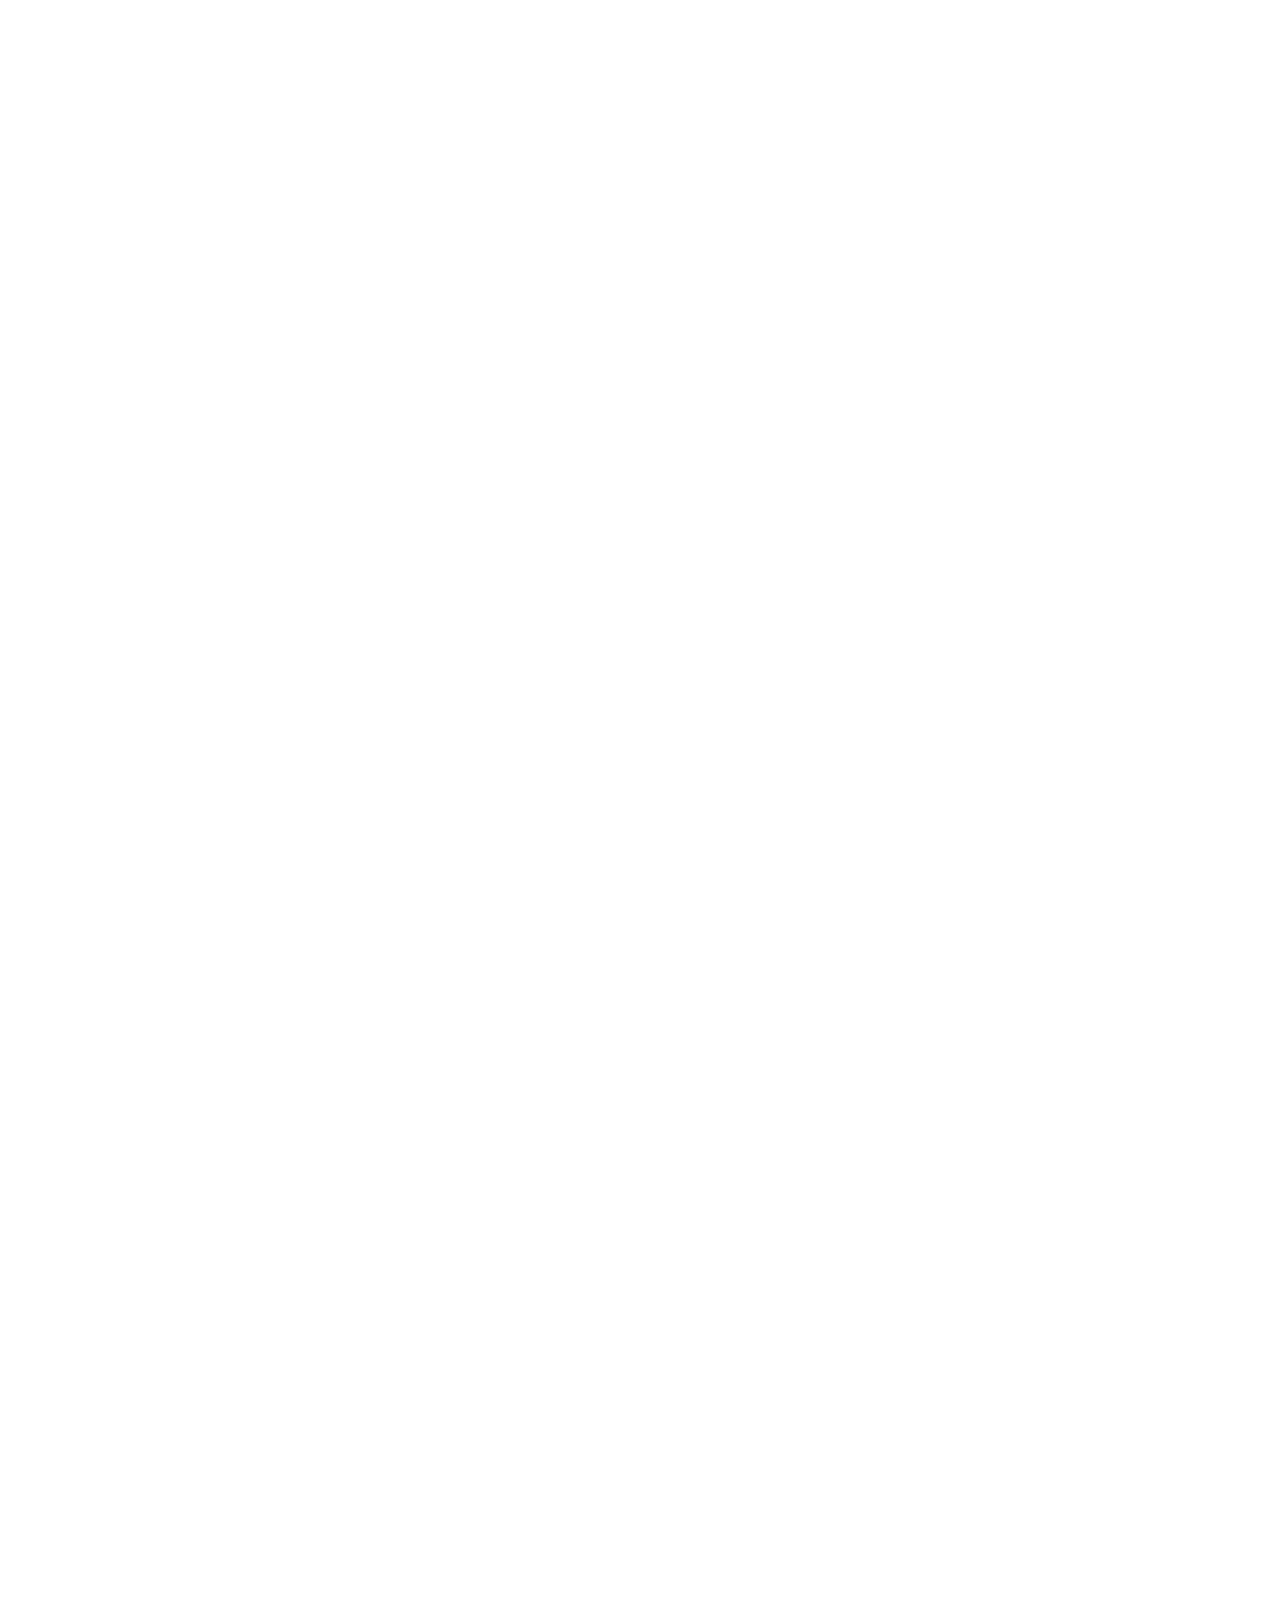
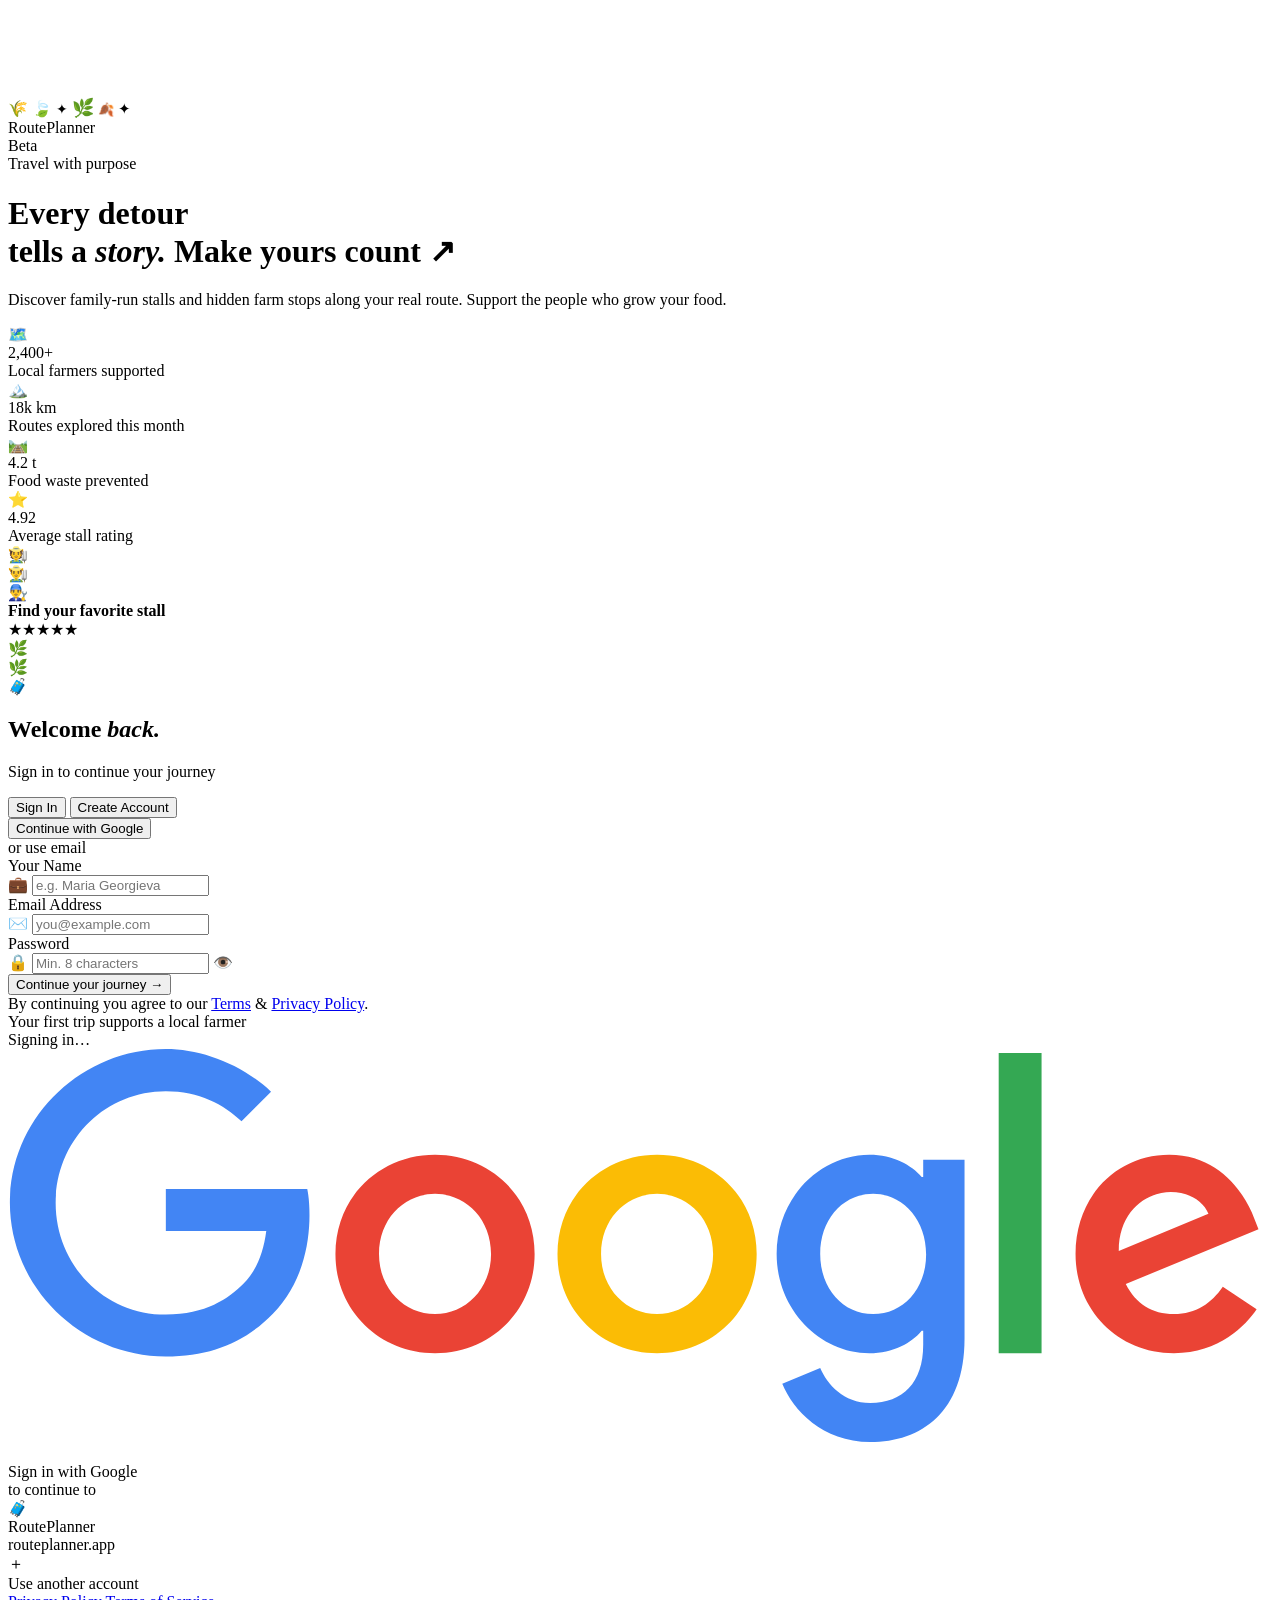
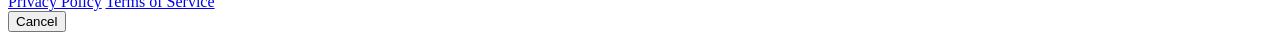
==== public_html/login_page.html @ 4767e31b "Moved login page files to the public_html folder." ====
<!DOCTYPE html>
<html lang="en">
<head>
<meta charset="UTF-8">
<meta name="viewport" content="width=device-width, initial-scale=1.0">
<title>RoutePlanner — Travel Local, Feel the Roots</title>
<link rel="preconnect" href="https://fonts.googleapis.com">
<link href="https://fonts.googleapis.com/css2?family=Fraunces:ital,opsz,wght@0,9..144,300;0,9..144,500;0,9..144,700;1,9..144,300;1,9..144,500;1,9..144,700&family=DM+Sans:ital,wght@0,300;0,400;0,500;1,300&family=Caveat:wght@500;600&display=swap" rel="stylesheet">
<link rel="stylesheet" href="styles.css">
</head>
<body>

<div class="page">

  <!-- LEFT -->
  <div class="story-panel">
    <div class="story-bg">
      <svg viewBox="0 0 600 800" fill="none" xmlns="http://www.w3.org/2000/svg" preserveAspectRatio="xMidYMid slice">
        <ellipse cx="300" cy="400" rx="280" ry="340" stroke="white" stroke-width="1"/>
        <ellipse cx="300" cy="400" rx="220" ry="270" stroke="white" stroke-width="1"/>
        <ellipse cx="300" cy="400" rx="160" ry="200" stroke="white" stroke-width="1"/>
        <ellipse cx="300" cy="400" rx="100" ry="130" stroke="white" stroke-width="1"/>
        <ellipse cx="300" cy="400" rx="50"  ry="65"  stroke="white" stroke-width="1"/>
        <ellipse cx="80"  cy="160" rx="120" ry="90"  stroke="white" stroke-width="1" transform="rotate(-20 80 160)"/>
        <ellipse cx="80"  cy="160" rx="75"  ry="55"  stroke="white" stroke-width="1" transform="rotate(-20 80 160)"/>
        <ellipse cx="80"  cy="160" rx="38"  ry="27"  stroke="white" stroke-width="1" transform="rotate(-20 80 160)"/>
        <ellipse cx="520" cy="650" rx="130" ry="100" stroke="white" stroke-width="1" transform="rotate(15 520 650)"/>
        <ellipse cx="520" cy="650" rx="80"  ry="60"  stroke="white" stroke-width="1" transform="rotate(15 520 650)"/>
      </svg>
      <div class="story-grain"></div>
    </div>
    <div class="blob blob-1"></div>
    <div class="blob blob-2"></div>
    <div class="blob blob-3"></div>
    <span class="seed" style="left:7%;animation-duration:24s;animation-delay:0s;">🌾</span>
    <span class="seed" style="left:22%;animation-duration:19s;animation-delay:-6s;font-size:16px;">🍃</span>
    <span class="seed" style="left:48%;animation-duration:28s;animation-delay:-11s;font-size:14px;">✦</span>
    <span class="seed" style="left:68%;animation-duration:21s;animation-delay:-4s;font-size:18px;">🌿</span>
    <span class="seed" style="left:85%;animation-duration:16s;animation-delay:-18s;font-size:13px;">🍂</span>
    <span class="seed" style="left:36%;animation-duration:23s;animation-delay:-8s;font-size:15px;">✦</span>
    <div class="brand">
      <div class="brand-mark"></div>
      <div>
        <div class="brand-name">RoutePlanner</div>
      </div>
      <div class="brand-beta">Beta</div>
    </div>
    <div class="story-content">
      <div class="tag-pill">
        <span class="tag-dot"></span>
        Travel with purpose
      </div>
      <h1 class="headline">
        Every detour<br>
        tells a <em>story.</em>
        <span class="handwritten-accent">Make yours count ↗</span>
      </h1>
      <p class="subline">Discover family-run stalls and hidden farm stops along your real route. Support the people who grow your food.</p>
      <div class="proof-grid">
        <div class="proof-card"><span class="proof-icon">🗺️</span><div class="proof-num">2,400+</div><div class="proof-label">Local farmers supported</div></div>
        <div class="proof-card"><span class="proof-icon">🏔️</span><div class="proof-num">18k km</div><div class="proof-label">Routes explored this month</div></div>
        <div class="proof-card"><span class="proof-icon">🛤️</span><div class="proof-num">4.2 t</div><div class="proof-label">Food waste prevented</div></div>
        <div class="proof-card"><span class="proof-icon">⭐</span><div class="proof-num">4.92</div><div class="proof-label">Average stall rating</div></div>
      </div>
    </div>
    <div class="testi-strip">
      <div class="testi-inner">
        <div class="testi-avatars">
          <div class="testi-av">🧑‍🌾</div>
          <div class="testi-av">👨‍🌾</div>
          <div class="testi-av">👨‍🔧</div>
        </div>
        <div class="testi-body">
          <div class="testi-count"><strong>Find your favorite stall</strong></div>
          <div class="testi-stars">★★★★★</div>
        </div>
      </div>
    </div>
  </div>

  <!-- RIGHT -->
  <div class="form-panel">
    <div class="deco-leaf deco-leaf-tr">🌿</div>
    <div class="deco-leaf deco-leaf-bl">🌿</div>
    <div class="form-wrap">
      <div class="form-header">
        <span class="form-logo-icon">🧳</span>
        <h2 class="form-title">Welcome <em>back.</em></h2>
        <p class="form-subtitle" id="form-subtitle">Sign in to continue your journey</p>
      </div>
      <div class="tabs-wrap">
        <button class="tab-btn active" id="tab-in"  onclick="switchTab('in')">Sign In</button>
        <button class="tab-btn"        id="tab-up"  onclick="switchTab('up')">Create Account</button>
      </div>
      <button class="btn-social" onclick="openGooglePopup()">
        <span class="g-icon"></span>
        Continue with Google
      </button>
      <div class="divider">
        <div class="divider-line"></div>
        <span>or use email</span>
        <div class="divider-line"></div>
      </div>
      <div class="fields">
        <div class="field-wrap hidden" id="wrap-name">
          <div class="field-label"><span>Your Name</span></div>
          <div class="field-inner">
            <span class="fi-icon">💼</span>
            <input type="text" id="inp-name" placeholder="e.g. Maria Georgieva" oninput="valName()" autocomplete="name">
          </div>
          <div class="field-hint" id="hint-name"></div>
        </div>
        <div class="field-wrap" id="wrap-email">
          <div class="field-label"><span>Email Address</span></div>
          <div class="field-inner">
            <span class="fi-icon">✉️</span>
            <input type="email" id="inp-email" placeholder="you@example.com" oninput="valEmail()" onblur="valEmail(true)" autocomplete="email">
            <span class="fi-right" id="email-ok"></span>
          </div>
          <div class="field-hint" id="hint-email"></div>
        </div>
        <div class="field-wrap" id="wrap-pw">
          <div class="field-label">
            <span>Password</span>
    
          </div>
          <div class="field-inner">
            <span class="fi-icon">🔒</span>
            <input type="password" id="inp-pw" placeholder="Min. 8 characters" oninput="valPw()" onblur="valPw(true)" autocomplete="current-password">
            <span class="fi-right" id="pw-eye" onclick="togglePw()">👁️</span>
          </div>
          <div class="pw-strength-row" id="pw-bars">
            <div class="pw-bar" id="pb1"></div>
            <div class="pw-bar" id="pb2"></div>
            <div class="pw-bar" id="pb3"></div>
            <div class="pw-bar" id="pb4"></div>
            <span class="pw-str-txt" id="pw-lbl"></span>
          </div>
          <div class="field-hint" id="hint-pw"></div>
        </div>
      </div>
      <button class="btn-cta" onclick="doAuth()">
        <span id="cta-label">Continue your journey</span>
        <span class="btn-cta-arrow">→</span>
      </button>
      <div class="form-footer">
        By continuing you agree to our <a href="#">Terms</a> &amp; <a href="#">Privacy Policy</a>.
        <br>
        <span class="impact-badge">Your first trip supports a local farmer</span>
      </div>
    </div>
  </div>

</div>

<!-- ══════════════════════════════════════════════
     GOOGLE OAUTH POPUP
══════════════════════════════════════════════ -->
<div class="oauth-backdrop" id="oauthBackdrop" onclick="handleBackdropClick(event)">
  <div class="oauth-popup" id="oauthPopup">

    <!-- "Signing in" overlay (shown after picking an account) -->
    <div class="oauth-signing-in" id="signingInOverlay">
      <div class="oauth-signing-spinner"></div>
      <div class="oauth-signing-text" id="signingInText">Signing in…</div>
    </div>

    <!-- Header -->
    <div class="oauth-header">
      <!-- Google SVG logo -->
      <svg class="google-logo" viewBox="0 0 74 24" xmlns="http://www.w3.org/2000/svg">
        <path d="M9.24 8.19v2.46h5.88c-.18 1.38-.64 2.39-1.34 3.1-.86.86-2.2 1.8-4.54 1.8-3.62 0-6.45-2.92-6.45-6.54s2.83-6.54 6.45-6.54c1.95 0 3.38.77 4.43 1.76L15.4 2.5C13.64.85 11.28 0 9.24 0 4.28 0 .11 4.04.11 9s4.17 9 9.13 9c2.68 0 4.7-.88 6.28-2.52 1.62-1.62 2.13-3.91 2.13-5.75 0-.57-.04-1.1-.13-1.54H9.24z" fill="#4285F4"/>
        <path d="M25 6.19c-3.21 0-5.83 2.44-5.83 5.81 0 3.34 2.62 5.81 5.83 5.81s5.83-2.46 5.83-5.81c0-3.37-2.62-5.81-5.83-5.81zm0 9.33c-1.76 0-3.28-1.45-3.28-3.52 0-2.09 1.52-3.52 3.28-3.52s3.28 1.43 3.28 3.52c0 2.07-1.52 3.52-3.28 3.52z" fill="#EA4335"/>
        <path d="M53.58 7.49h-.09c-.57-.68-1.67-1.3-3.06-1.3C47.53 6.19 45 8.72 45 12c0 3.26 2.53 5.81 5.43 5.81 1.39 0 2.49-.62 3.06-1.32h.09v.83c0 2.22-1.19 3.41-3.1 3.41-1.56 0-2.53-1.11-2.93-2.05l-2.22.92c.64 1.54 2.33 3.41 5.15 3.41 2.99 0 5.52-1.76 5.52-6.05V6.49h-2.42v1zm-2.93 8.03c-1.76 0-3.1-1.5-3.1-3.52 0-2.05 1.34-3.52 3.1-3.52 1.74 0 3.1 1.5 3.1 3.54.01 2.03-1.36 3.5-3.1 3.5z" fill="#4285F4"/>
        <path d="M38 6.19c-3.21 0-5.83 2.44-5.83 5.81 0 3.34 2.62 5.81 5.83 5.81s5.83-2.46 5.83-5.81c0-3.37-2.62-5.81-5.83-5.81zm0 9.33c-1.76 0-3.28-1.45-3.28-3.52 0-2.09 1.52-3.52 3.28-3.52s3.28 1.43 3.28 3.52c0 2.07-1.52 3.52-3.28 3.52z" fill="#FBBC05"/>
        <path d="M58 .24h2.51v17.57H58z" fill="#34A853"/>
        <path d="M68.26 15.52c-1.3 0-2.22-.59-2.82-1.76l7.77-3.21-.26-.66c-.48-1.3-1.96-3.7-4.97-3.7-2.99 0-5.48 2.35-5.48 5.81 0 3.26 2.46 5.81 5.76 5.81 2.66 0 4.2-1.63 4.84-2.57l-1.98-1.32c-.66.96-1.56 1.6-2.86 1.6zm-.18-7.15c1.03 0 1.91.53 2.2 1.28l-5.25 2.17c0-2.44 1.73-3.45 3.05-3.45z" fill="#EA4335"/>
      </svg>

      <div class="oauth-title">Sign in with Google</div>
      <div class="oauth-subtitle">to continue to</div>

      <div class="oauth-app-info">
        <div class="oauth-app-icon">🧳</div>
        <div>
          <div class="oauth-app-name">RoutePlanner</div>
          <div class="oauth-app-domain">routeplanner.app</div>
        </div>
      </div>

      <div class="oauth-divider"></div>
    </div>

    <!-- Account list -->
    <div class="oauth-accounts" id="oauthAccountList">
      <!-- injected by JS -->
    </div>

    <!-- Add account -->
    <div class="oauth-add-row" onclick="addAccount()">
      <div class="oauth-add-icon">＋</div>
      <div class="oauth-add-label">Use another account</div>
    </div>

    <!-- Footer -->
    <div class="oauth-footer">
      <div class="oauth-footer-links">
        <a href="#">Privacy Policy</a>
        <a href="#">Terms of Service</a>
      </div>
      <button class="oauth-close-btn" onclick="closeGooglePopup()">Cancel</button>
    </div>

  </div>
</div>

<div id="toast"></div>

<script src="script.js"></script>
</body>
</html>
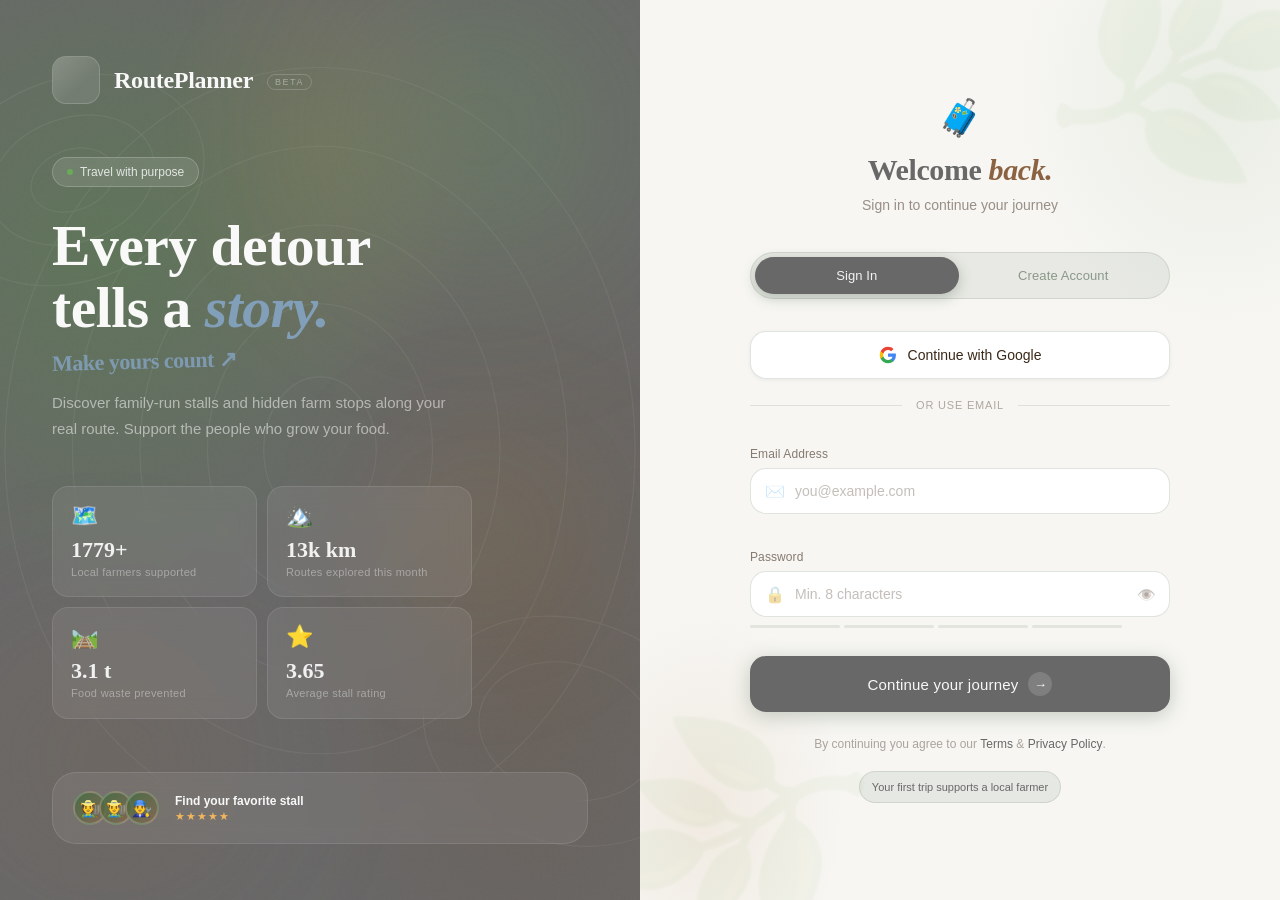
==== commit 34a70833: "Vendors from API; Cleanup" ====
--- a/public_html/login_page.html
+++ b/public_html/login_page.html
@@ -6,7 +6,7 @@
 <title>RoutePlanner — Travel Local, Feel the Roots</title>
 <link rel="preconnect" href="https://fonts.googleapis.com">
 <link href="https://fonts.googleapis.com/css2?family=Fraunces:ital,opsz,wght@0,9..144,300;0,9..144,500;0,9..144,700;1,9..144,300;1,9..144,500;1,9..144,700&family=DM+Sans:ital,wght@0,300;0,400;0,500;1,300&family=Caveat:wght@500;600&display=swap" rel="stylesheet">
-<link rel="stylesheet" href="styles.css">
+<link rel="stylesheet" href="login_styles.css">
 </head>
 <body>
 
@@ -216,6 +216,6 @@
 
 <div id="toast"></div>
 
-<script src="script.js"></script>
+<script src="login_script.js"></script>
 </body>
-</html>
+</html>
--- a/public_html/login_styles.css
+++ b/public_html/login_styles.css
@@ -0,0 +1,519 @@
+
+/* ══════════════════════════════════════════════
+   TOKENS
+══════════════════════════════════════════════ */
+:root {
+  --moss:    #686868;
+  --moss-lt: #ececec;
+  --sage:    #7B9E7B;
+  --sage-lt: #A8C5A0;
+  --cream:   #f7f6f3;
+  --cream-dk:#ecebe7;
+  --sand:    #D4B896;
+  --earth:   #8B6242;
+  --earth-dk:#6B4A2E;
+  --soil:    #3A2818;
+  --leaf:    #4E8B3E;
+  --leaf-lt: #6AAB58;
+  --sun:     #f0b65f;
+  --fog:     rgba(45,74,45,0.08);
+  --fog2:    rgba(45,74,45,0.16);
+
+  --font-display: 'Fraunces', serif;
+  --font-body:    'DM Sans', sans-serif;
+  --font-hand:    'Caveat', cursive;
+
+  --r-xs: 6px;
+  --r-sm: 10px;
+  --r-md: 16px;
+  --r-lg: 24px;
+  --r-xl: 40px;
+  --r-full: 9999px;
+
+  --spring: cubic-bezier(.34,1.56,.64,1);
+  --smooth: cubic-bezier(.22,1,.36,1);
+  --ease:   cubic-bezier(.4,0,.2,1);
+}
+
+*, *::before, *::after { box-sizing: border-box; margin: 0; padding: 0; }
+html, body { height: 100%; width: 100%; }
+body {
+  font-family: var(--font-body);
+  background: var(--cream);
+  color: var(--soil);
+  -webkit-font-smoothing: antialiased;
+  overflow-x: hidden;
+}
+button { font-family: inherit; cursor: pointer; border: none; outline: none; background: none; }
+input  { font-family: inherit; border: none; outline: none; }
+a { text-decoration: none; }
+
+.page {
+  min-height: 100dvh;
+  display: grid;
+  grid-template-columns: 1fr 1fr;
+}
+
+/* ══════════════════════════════════════════════
+   LEFT STORY PANEL
+══════════════════════════════════════════════ */
+.story-panel {
+  position: relative;
+  background: var(--moss);
+  overflow: hidden;
+  display: flex;
+  flex-direction: column;
+  justify-content: space-between;
+  padding: 56px 52px;
+  min-height: 100dvh;
+}
+.story-bg {
+  position: absolute;
+  inset: 0;
+  pointer-events: none;
+  overflow: hidden;
+}
+.story-bg::before {
+  content: '';
+  position: absolute;
+  width: 110%;
+  height: 110%;
+  top: -5%;
+  left: -5%;
+  background:
+    radial-gradient(ellipse 80% 60% at 20% 30%, rgba(78,139,62,.35) 0%, transparent 60%),
+    radial-gradient(ellipse 60% 80% at 80% 70%, rgba(107,74,46,.25) 0%, transparent 60%),
+    radial-gradient(ellipse 50% 50% at 50% 20%, rgba(212,168,67,.12) 0%, transparent 50%);
+}
+.story-bg svg { position: absolute; inset: 0; width: 100%; height: 100%; opacity: .06; }
+.story-grain {
+  position: absolute; inset: 0;
+  background-image: url("data:image/svg+xml,%3Csvg viewBox='0 0 200 200' xmlns='http://www.w3.org/2000/svg'%3E%3Cfilter id='n'%3E%3CfeTurbulence type='fractalNoise' baseFrequency='.9' numOctaves='4' stitchTiles='stitch'/%3E%3C/filter%3E%3Crect width='100%25' height='100%25' filter='url(%23n)' opacity='1'/%3E%3C/svg%3E");
+  opacity: .025;
+  mix-blend-mode: overlay;
+}
+.blob { position: absolute; border-radius: 50%; filter: blur(70px); pointer-events: none; }
+.blob-1 { width: 520px; height: 420px; background: radial-gradient(circle, rgba(106,171,88,.28) 0%, transparent 65%); top: -80px; right: -100px; animation: blobDrift1 18s ease-in-out infinite alternate; }
+.blob-2 { width: 380px; height: 480px; background: radial-gradient(circle, rgba(139,98,66,.22) 0%, transparent 65%); bottom: -100px; left: -80px; animation: blobDrift2 22s ease-in-out infinite alternate; }
+.blob-3 { width: 260px; height: 260px; background: radial-gradient(circle, rgba(212,168,67,.18) 0%, transparent 65%); top: 45%; left: 55%; animation: blobDrift1 14s ease-in-out infinite alternate-reverse; }
+@keyframes blobDrift1 { from { transform: translate(0,0) scale(1); } to { transform: translate(-30px,25px) scale(1.1); } }
+@keyframes blobDrift2 { from { transform: translate(0,0) rotate(0deg) scale(1); } to { transform: translate(20px,-30px) rotate(8deg) scale(1.06); } }
+.seed { position: absolute; font-size: 20px; opacity: 0; animation: seedFloat linear infinite; pointer-events: none; filter: drop-shadow(0 2px 8px rgba(0,0,0,.2)); }
+@keyframes seedFloat {
+  0%   { opacity: 0;    transform: translateY(110vh) rotate(0deg) scale(.7); }
+  8%   { opacity: .22; }
+  92%  { opacity: .18; }
+  100% { opacity: 0;    transform: translateY(-10vh) rotate(280deg) scale(1); }
+}
+.brand { position: relative; z-index: 2; display: flex; align-items: center; gap: 14px; animation: fadeUp .8s var(--smooth) both; }
+.brand-mark { width: 48px; height: 48px; border-radius: 14px; background: rgba(255,255,255,.1); border: 1.5px solid rgba(255,255,255,.18); display: flex; align-items: center; justify-content: center; font-size: 24px; backdrop-filter: blur(8px); position: relative; overflow: hidden; }
+.brand-mark::after { content: ''; position: absolute; inset: 0; background: linear-gradient(135deg, rgba(255,255,255,.15) 0%, transparent 60%); }
+.brand-name { font-family: var(--font-display); font-size: 24px; font-weight: 700; color: rgba(255,255,255,.95); letter-spacing: -.3px; }
+.brand-beta { font-family: var(--font-body); font-size: 9px; font-weight: 500; letter-spacing: 1.5px; text-transform: uppercase; color: rgba(255,255,255,.4); border: 1px solid rgba(255,255,255,.18); padding: 2px 7px; border-radius: var(--r-full); margin-top: 3px; }
+.story-content { position: relative; z-index: 2; flex: 1; display: flex; flex-direction: column; justify-content: center; padding: 32px 0; }
+.tag-pill { display: inline-flex; align-items: center; gap: 7px; background: rgba(255,255,255,.1); border: 1px solid rgba(255,255,255,.2); border-radius: var(--r-full); padding: 7px 14px; font-size: 12px; font-weight: 500; color: rgba(255,255,255,.8); margin-bottom: 28px; width: fit-content; backdrop-filter: blur(8px); animation: fadeUp .9s var(--smooth) .1s both; }
+.tag-dot { width: 6px; height: 6px; border-radius: 50%; background: var(--leaf-lt); animation: tagPulse 2.5s ease-in-out infinite; }
+@keyframes tagPulse { 0%,100% { box-shadow: 0 0 0 0 rgba(106,171,88,.5); } 50% { box-shadow: 0 0 0 6px rgba(106,171,88,0); } }
+.headline { font-family: var(--font-display); font-size: clamp(38px,4.5vw,58px); font-weight: 700; line-height: 1.07; color: rgba(255,255,255,.96); letter-spacing: -.5px; margin-bottom: 22px; animation: fadeUp .9s var(--smooth) .18s both; }
+.headline em { font-style: italic; color: #829fb9; } 
+.handwritten-accent { font-family: var(--font-hand); font-size: 22px; color: #829fb9; display: block; margin-top: 6px; opacity: .9; transform: rotate(-1.5deg); }
+.subline { font-size: 15px; line-height: 1.72; color: rgba(255,255,255,.52); max-width: 400px; margin-bottom: 44px; font-weight: 300; animation: fadeUp .9s var(--smooth) .26s both; }
+.proof-grid { display: grid; grid-template-columns: 1fr 1fr; gap: 10px; max-width: 420px; animation: fadeUp .9s var(--smooth) .34s both; }
+.proof-card { background: rgba(255,255,255,.07); border: 1px solid rgba(255,255,255,.1); border-radius: var(--r-md); padding: 16px 18px; backdrop-filter: blur(10px); transition: background .25s, border-color .25s, transform .25s var(--spring); cursor: default; }
+.proof-card:hover { background: rgba(255,255,255,.12); border-color: rgba(168,197,160,.35); transform: translateY(-3px); }
+.proof-icon { font-size: 22px; margin-bottom: 8px; display: block; }
+.proof-num { font-family: var(--font-display); font-size: 22px; font-weight: 700; color: rgba(255,255,255,.9); margin-bottom: 2px; font-variant-numeric: tabular-nums; }
+.proof-label { font-size: 11px; font-weight: 400; color: rgba(255,255,255,.38); letter-spacing: .3px; line-height: 1.4; }
+.testi-strip { position: relative; z-index: 2; animation: fadeUp .9s var(--smooth) .42s both; }
+.testi-inner { background: rgba(255,255,255,.07); border: 1px solid rgba(255,255,255,.1); border-radius: var(--r-lg); padding: 18px 20px; backdrop-filter: blur(10px); display: flex; align-items: center; gap: 16px; transition: background .25s; }
+.testi-inner:hover { background: rgba(255,255,255,.11); }
+.testi-avatars { display: flex; }
+.testi-av { width: 34px; height: 34px; border-radius: 50%; border: 2px solid rgba(255,255,255,.2); display: flex; align-items: center; justify-content: center; font-size: 16px; background: linear-gradient(135deg,rgba(61,107,61,.8),rgba(139,98,66,.6)); margin-right: -8px; position: relative; transition: transform .2s var(--spring); }
+.testi-av:last-child { margin-right: 0; }
+.testi-avatars:hover .testi-av { margin-right: 2px; }
+.testi-count { font-size: 12px; font-weight: 500; color: rgba(255,255,255,.8); margin-bottom: 2px; }
+.testi-count strong { color: rgba(255,255,255,.95); }
+.testi-stars { font-size: 11px; color: var(--sun); letter-spacing: 1px; }
+
+/* ══════════════════════════════════════════════
+   RIGHT FORM PANEL
+══════════════════════════════════════════════ */
+.form-panel { display: flex; flex-direction: column; align-items: center; justify-content: center; padding: 52px 48px; background: var(--cream); position: relative; overflow: hidden; min-height: 100dvh; }
+.form-panel::before { content: ''; position: absolute; inset: 0; background: radial-gradient(ellipse 60% 50% at 90% 10%, rgba(168,197,160,.18) 0%, transparent 55%), radial-gradient(ellipse 40% 40% at 10% 90%, rgba(212,184,150,.2) 0%, transparent 55%); pointer-events: none; }
+.deco-leaf { position: absolute; font-size: 200px; opacity: .04; pointer-events: none; line-height: 1; user-select: none; }
+.deco-leaf-tr { top: -30px; right: -30px; transform: rotate(30deg); }
+.deco-leaf-bl { bottom: -30px; left: -30px; transform: rotate(-150deg); }
+.form-wrap { width: 100%; max-width: 420px; position: relative; z-index: 1; }
+.form-header { text-align: center; margin-bottom: 36px; animation: fadeUp .7s var(--smooth) both; }
+.form-logo-icon { font-size: 36px; display: block; margin-bottom: 14px; }
+.form-title { font-family: var(--font-display); font-size: 30px; font-weight: 700; color: var(--moss); letter-spacing: -.4px; margin-bottom: 7px; }
+.form-title em { font-style: italic; color: var(--earth); }
+.form-subtitle { font-size: 14px; color: rgba(58,40,24,.5); font-weight: 300; line-height: 1.6; }
+.tabs-wrap { background: rgba(45,74,45,.07); border: 1px solid rgba(45,74,45,.12); border-radius: var(--r-full); padding: 4px; display: flex; margin-bottom: 32px; gap: 3px; animation: fadeUp .7s var(--smooth) .08s both; }
+.tab-btn { flex: 1; padding: 11px 16px; border-radius: var(--r-full); font-size: 13px; font-weight: 500; color: rgba(45,74,45,.5); transition: background .28s, color .28s, box-shadow .28s; letter-spacing: .1px; }
+.tab-btn.active { background: var(--moss); color: rgba(255,255,255,.92); box-shadow: 0 4px 14px rgba(45,74,45,.28); }
+.btn-social { width: 100%; display: flex; align-items: center; justify-content: center; gap: 11px; padding: 14px; background: white; border: 1.5px solid rgba(45,74,45,.14); border-radius: var(--r-md); font-size: 14px; font-weight: 500; color: var(--soil); transition: background .22s, border-color .22s, transform .22s var(--spring), box-shadow .22s; margin-bottom: 10px; animation: fadeUp .7s var(--smooth) .14s both; box-shadow: 0 1px 4px rgba(0,0,0,.06); }
+.btn-social:hover { background: #fafafa; border-color: rgba(45,74,45,.28); transform: translateY(-2px); box-shadow: 0 6px 20px rgba(0,0,0,.08); }
+.btn-social:active { transform: scale(.98) translateY(0); }
+.g-icon { width: 18px; height: 18px; background: url("data:image/svg+xml,%3Csvg xmlns='http://www.w3.org/2000/svg' viewBox='0 0 24 24'%3E%3Cpath fill='%234285F4' d='M22.56 12.25c0-.78-.07-1.53-.2-2.25H12v4.26h5.92c-.26 1.37-1.04 2.53-2.21 3.31v2.77h3.57c2.08-1.92 3.28-4.74 3.28-8.09z'/%3E%3Cpath fill='%2334A853' d='M12 23c2.97 0 5.46-.98 7.28-2.66l-3.57-2.77c-.98.66-2.23 1.06-3.71 1.06-2.86 0-5.29-1.93-6.16-4.53H2.18v2.84C3.99 20.53 7.7 23 12 23z'/%3E%3Cpath fill='%23FBBC05' d='M5.84 14.09c-.22-.66-.35-1.36-.35-2.09s.13-1.43.35-2.09V7.07H2.18C1.43 8.55 1 10.22 1 12s.43 3.45 1.18 4.93l2.85-2.22.81-.62z'/%3E%3Cpath fill='%23EA4335' d='M12 5.38c1.62 0 3.06.56 4.21 1.64l3.15-3.15C17.45 2.09 14.97 1 12 1 7.7 1 3.99 3.47 2.18 7.07l3.66 2.84c.87-2.6 3.3-4.53 6.16-4.53z'/%3E%3C/svg%3E") center/contain no-repeat; flex-shrink: 0; }
+.divider { display: flex; align-items: center; gap: 14px; margin: 20px 0; animation: fadeUp .7s var(--smooth) .18s both; }
+.divider-line { flex: 1; height: 1px; background: rgba(45,74,45,.12); }
+.divider span { font-size: 11px; font-weight: 400; color: rgba(58,40,24,.38); letter-spacing: .8px; text-transform: uppercase; white-space: nowrap; }
+.fields { display: flex; flex-direction: column; gap: 16px; animation: fadeUp .7s var(--smooth) .22s both; }
+.field-wrap { overflow: hidden; transition: max-height .4s var(--smooth), opacity .3s; max-height: 100px; }
+.field-wrap.hidden { max-height: 0; opacity: 0; }
+.field-label { display: flex; align-items: center; justify-content: space-between; margin-bottom: 7px; }
+.field-label span { font-size: 12px; font-weight: 500; color: rgba(58,40,24,.6); letter-spacing: .1px; }
+.field-label a { font-size: 11px; color: var(--moss); font-weight: 500; transition: color .2s; }
+.field-label a:hover { color: var(--leaf); }
+.field-inner { position: relative; }
+.field-inner input { width: 100%; padding: 14px 44px 14px 44px; background: white; border: 1.5px solid rgba(45,74,45,.15); border-radius: var(--r-md); font-size: 14px; font-weight: 400; color: var(--soil); transition: border-color .25s, box-shadow .25s, background .25s; }
+.field-inner input::placeholder { color: rgba(58,40,24,.3); }
+.field-inner input:focus { border-color: var(--moss); box-shadow: 0 0 0 4px rgba(45,74,45,.1); background: #fff; }
+.field-inner input.is-valid { border-color: var(--leaf); }
+.field-inner input.is-error { border-color: #C0392B; }
+.field-inner input.is-error:focus { box-shadow: 0 0 0 4px rgba(192,57,43,.1); }
+.fi-icon { position: absolute; left: 15px; top: 50%; transform: translateY(-50%); font-size: 16px; pointer-events: none; opacity: .38; }
+.fi-right { position: absolute; right: 14px; top: 50%; transform: translateY(-50%); font-size: 15px; cursor: pointer; opacity: .38; transition: opacity .2s; line-height: 1; }
+.fi-right:hover { opacity: .7; }
+.field-hint { font-size: 11px; margin-top: 5px; min-height: 15px; transition: opacity .2s; display: flex; align-items: center; gap: 4px; }
+.hint-ok  { color: var(--leaf); }
+.hint-err { color: #C0392B; }
+.pw-strength-row { margin-top: 8px; display: flex; gap: 4px; align-items: center; }
+.pw-bar { flex: 1; height: 3px; border-radius: 2px; background: rgba(45,74,45,.1); transition: background .3s; }
+.pw-bar.s-weak   { background: #E05A5A; }
+.pw-bar.s-fair   { background: #D4A843; }
+.pw-bar.s-good   { background: rgb(113, 192, 48); }
+.pw-bar.s-strong { background: rgb(57, 145, 57); }
+.pw-str-txt { font-size: 10px; font-weight: 500; color: rgba(58,40,24,.4); transition: color .3s; width: 44px; text-align: right; flex-shrink: 0; }
+.pw-str-txt.s-weak   { color: #E05A5A; }
+.pw-str-txt.s-fair   { color: #D4A843; }
+.pw-str-txt.s-good   { color: var(--leaf); }
+.pw-str-txt.s-strong { color: var(--moss); }
+.btn-cta { width: 100%; padding: 16px; background: var(--moss); color: rgba(255,255,255,.95); border-radius: var(--r-md); font-size: 15px; font-weight: 500; letter-spacing: .2px; display: flex; align-items: center; justify-content: center; gap: 10px; margin-top: 8px; position: relative; overflow: hidden; transition: background .25s, transform .22s var(--spring), box-shadow .25s; box-shadow: 0 4px 20px rgba(45,74,45,.25); animation: fadeUp .7s var(--smooth) .3s both; }
+.btn-cta::before { content: ''; position: absolute; inset: 0; background: linear-gradient(135deg, rgba(255,255,255,.12) 0%, transparent 50%); opacity: 0; transition: opacity .2s; }
+.btn-cta:hover { background: var(--moss-lt); transform: translateY(-3px); box-shadow: 0 10px 32px rgba(45,74,45,.38); }
+.btn-cta:hover::before { opacity: 1; }
+.btn-cta:active { transform: scale(.97) translateY(0); }
+.btn-cta-arrow { display: inline-flex; align-items: center; justify-content: center; width: 24px; height: 24px; background: rgba(255,255,255,.15); border-radius: 50%; font-size: 13px; line-height: 1; transition: transform .25s var(--spring); }
+.btn-cta:hover .btn-cta-arrow { transform: translateX(3px); }
+.form-footer { text-align: center; margin-top: 22px; font-size: 12px; color: rgba(58,40,24,.4); line-height: 1.7; animation: fadeUp .7s var(--smooth) .36s both; }
+.form-footer a { color: var(--moss); font-weight: 500; transition: color .2s; }
+.form-footer a:hover { color: var(--leaf); }
+.impact-badge { display: inline-flex; align-items: center; gap: 6px; background: rgba(45,74,45,.08); border: 1px solid rgba(45,74,45,.12); border-radius: var(--r-full); padding: 6px 12px; font-size: 11px; font-weight: 500; color: var(--moss); margin-top: 16px; }
+
+/* ══════════════════════════════════════════════
+   GOOGLE OAUTH POPUP
+══════════════════════════════════════════════ */
+.oauth-backdrop {
+  position: fixed;
+  inset: 0;
+  background: rgba(0, 0, 0, 0.45);
+  backdrop-filter: blur(4px);
+  z-index: 1000;
+  display: flex;
+  align-items: center;
+  justify-content: center;
+  opacity: 0;
+  pointer-events: none;
+  transition: opacity .25s var(--ease);
+}
+.oauth-backdrop.open {
+  opacity: 1;
+  pointer-events: all;
+}
+
+.oauth-popup {
+  width: 400px;
+  max-width: calc(100vw - 32px);
+  background: #fff;
+  border-radius: 28px;
+  box-shadow:
+    0 2px 6px rgba(0,0,0,.08),
+    0 12px 40px rgba(0,0,0,.18),
+    0 32px 80px rgba(0,0,0,.12);
+  overflow: hidden;
+  transform: translateY(20px) scale(.97);
+  transition: transform .32s var(--spring), opacity .25s;
+  opacity: 0;
+  font-family: 'Google Sans', 'DM Sans', sans-serif;
+}
+.oauth-backdrop.open .oauth-popup {
+  transform: translateY(0) scale(1);
+  opacity: 1;
+}
+
+/* Google header bar */
+.oauth-header {
+  padding: 24px 28px 0;
+  display: flex;
+  flex-direction: column;
+  align-items: center;
+  text-align: center;
+}
+
+.google-logo {
+  width: 74px;
+  height: 24px;
+  margin-bottom: 16px;
+  flex-shrink: 0;
+}
+
+.oauth-title {
+  font-size: 22px;
+  font-weight: 400;
+  color: #202124;
+  margin-bottom: 6px;
+  letter-spacing: -.2px;
+  line-height: 1.3;
+}
+
+.oauth-subtitle {
+  font-size: 14px;
+  color: #5f6368;
+  font-weight: 400;
+  line-height: 1.5;
+  margin-bottom: 20px;
+}
+
+.oauth-app-info {
+  display: flex;
+  align-items: center;
+  gap: 8px;
+  background: #f8f9fa;
+  border: 1px solid #dadce0;
+  border-radius: 10px;
+  padding: 10px 14px;
+  margin-bottom: 20px;
+  width: 100%;
+}
+.oauth-app-icon {
+  font-size: 20px;
+  width: 32px;
+  height: 32px;
+  background: var(--fog);
+  border-radius: 8px;
+  display: flex;
+  align-items: center;
+  justify-content: center;
+  flex-shrink: 0;
+}
+.oauth-app-name {
+  font-size: 13px;
+  font-weight: 500;
+  color: #202124;
+}
+.oauth-app-domain {
+  font-size: 11px;
+  color: #5f6368;
+}
+
+/* Divider */
+.oauth-divider {
+  height: 1px;
+  background: #e0e0e0;
+  width: calc(100% + 56px);
+  margin-left: -28px;
+}
+
+/* Account list */
+.oauth-accounts {
+  padding: 8px 0;
+}
+
+.oauth-account-row {
+  display: flex;
+  align-items: center;
+  gap: 14px;
+  padding: 12px 28px;
+  cursor: pointer;
+  transition: background .15s;
+  position: relative;
+}
+.oauth-account-row:hover {
+  background: #f8f9fa;
+}
+.oauth-account-row:active {
+  background: #f1f3f4;
+}
+
+.oauth-avatar {
+  width: 40px;
+  height: 40px;
+  border-radius: 50%;
+  display: flex;
+  align-items: center;
+  justify-content: center;
+  font-size: 17px;
+  font-weight: 600;
+  color: #fff;
+  flex-shrink: 0;
+  letter-spacing: -.5px;
+  position: relative;
+  overflow: hidden;
+}
+.oauth-avatar::after {
+  content: '';
+  position: absolute;
+  inset: 0;
+  background: linear-gradient(135deg, rgba(255,255,255,.2) 0%, transparent 60%);
+}
+
+.oauth-account-info {
+  flex: 1;
+  min-width: 0;
+}
+.oauth-account-name {
+  font-size: 14px;
+  font-weight: 500;
+  color: #202124;
+  white-space: nowrap;
+  overflow: hidden;
+  text-overflow: ellipsis;
+}
+.oauth-account-email {
+  font-size: 12px;
+  color: #5f6368;
+  white-space: nowrap;
+  overflow: hidden;
+  text-overflow: ellipsis;
+  margin-top: 1px;
+}
+
+.oauth-account-arrow {
+  color: #bdc1c6;
+  font-size: 16px;
+  transition: transform .2s var(--spring), color .2s;
+}
+.oauth-account-row:hover .oauth-account-arrow {
+  transform: translateX(3px);
+  color: #5f6368;
+}
+
+/* Loading state on a row */
+.oauth-account-row.loading .oauth-account-arrow {
+  display: none;
+}
+.oauth-spinner {
+  display: none;
+  width: 18px;
+  height: 18px;
+  border: 2px solid #dadce0;
+  border-top-color: #4285f4;
+  border-radius: 50%;
+  animation: spin .7s linear infinite;
+  flex-shrink: 0;
+}
+.oauth-account-row.loading .oauth-spinner { display: block; }
+@keyframes spin { to { transform: rotate(360deg); } }
+
+/* Add account row */
+.oauth-add-row {
+  display: flex;
+  align-items: center;
+  gap: 14px;
+  padding: 12px 28px;
+  cursor: pointer;
+  transition: background .15s;
+  border-top: 1px solid #f0f0f0;
+}
+.oauth-add-row:hover { background: #f8f9fa; }
+.oauth-add-icon {
+  width: 40px; height: 40px;
+  border-radius: 50%;
+  border: 1.5px dashed #bdc1c6;
+  display: flex;
+  align-items: center;
+  justify-content: center;
+  font-size: 18px;
+  color: #5f6368;
+  flex-shrink: 0;
+  transition: border-color .2s, color .2s;
+}
+.oauth-add-row:hover .oauth-add-icon { border-color: #4285f4; color: #4285f4; }
+.oauth-add-label {
+  font-size: 14px;
+  color: #202124;
+  font-weight: 400;
+}
+
+/* Footer */
+.oauth-footer {
+  padding: 16px 28px 20px;
+  display: flex;
+  align-items: center;
+  justify-content: space-between;
+  border-top: 1px solid #e0e0e0;
+}
+.oauth-footer-links {
+  display: flex;
+  gap: 16px;
+}
+.oauth-footer-links a {
+  font-size: 11px;
+  color: #5f6368;
+  text-decoration: none;
+  transition: color .15s;
+}
+.oauth-footer-links a:hover { color: #202124; }
+.oauth-close-btn {
+  font-size: 12px;
+  color: #5f6368;
+  background: none;
+  border: none;
+  cursor: pointer;
+  padding: 6px 10px;
+  border-radius: 6px;
+  transition: background .15s, color .15s;
+  font-family: inherit;
+}
+.oauth-close-btn:hover { background: #f1f3f4; color: #202124; }
+
+/* ── Signing in overlay ── */
+.oauth-signing-in {
+  position: absolute;
+  inset: 0;
+  background: #fff;
+  display: flex;
+  flex-direction: column;
+  align-items: center;
+  justify-content: center;
+  gap: 18px;
+  opacity: 0;
+  pointer-events: none;
+  transition: opacity .2s;
+  border-radius: 28px;
+  z-index: 10;
+}
+.oauth-signing-in.visible { opacity: 1; pointer-events: all; }
+.oauth-signing-spinner {
+  width: 44px; height: 44px;
+  border: 3px solid #e0e0e0;
+  border-top-color: #4285f4;
+  border-radius: 50%;
+  animation: spin .9s linear infinite;
+}
+.oauth-signing-text {
+  font-size: 15px;
+  color: #5f6368;
+  font-weight: 400;
+}
+
+/* ══════════════════════════════════════════════
+   TOAST
+══════════════════════════════════════════════ */
+#toast { position: fixed; bottom: 30px; left: 50%; transform: translateX(-50%) translateY(16px); background: var(--moss); color: rgba(255,255,255,.9); padding: 12px 22px; border-radius: var(--r-full); font-size: 13px; font-weight: 500; z-index: 9999; opacity: 0; pointer-events: none; transition: opacity .28s, transform .32s var(--spring); white-space: nowrap; box-shadow: 0 8px 28px rgba(45,74,45,.35); display: flex; align-items: center; gap: 8px; }
+#toast.show { opacity: 1; transform: translateX(-50%) translateY(0); }
+
+@keyframes fadeUp { from { opacity: 0; transform: translateY(20px); } to { opacity: 1; transform: translateY(0); } }
+
+@media (max-width: 900px) {
+  .page { grid-template-columns: 1fr; }
+  .story-panel { display: none; }
+  .form-panel { padding: 40px 28px; justify-content: flex-start; padding-top: 60px; }
+}
+@media (max-width: 480px) {
+  .form-panel { padding: 40px 20px; }
+  .form-wrap { max-width: 100%; }
+  .oauth-popup { border-radius: 20px; }
+}
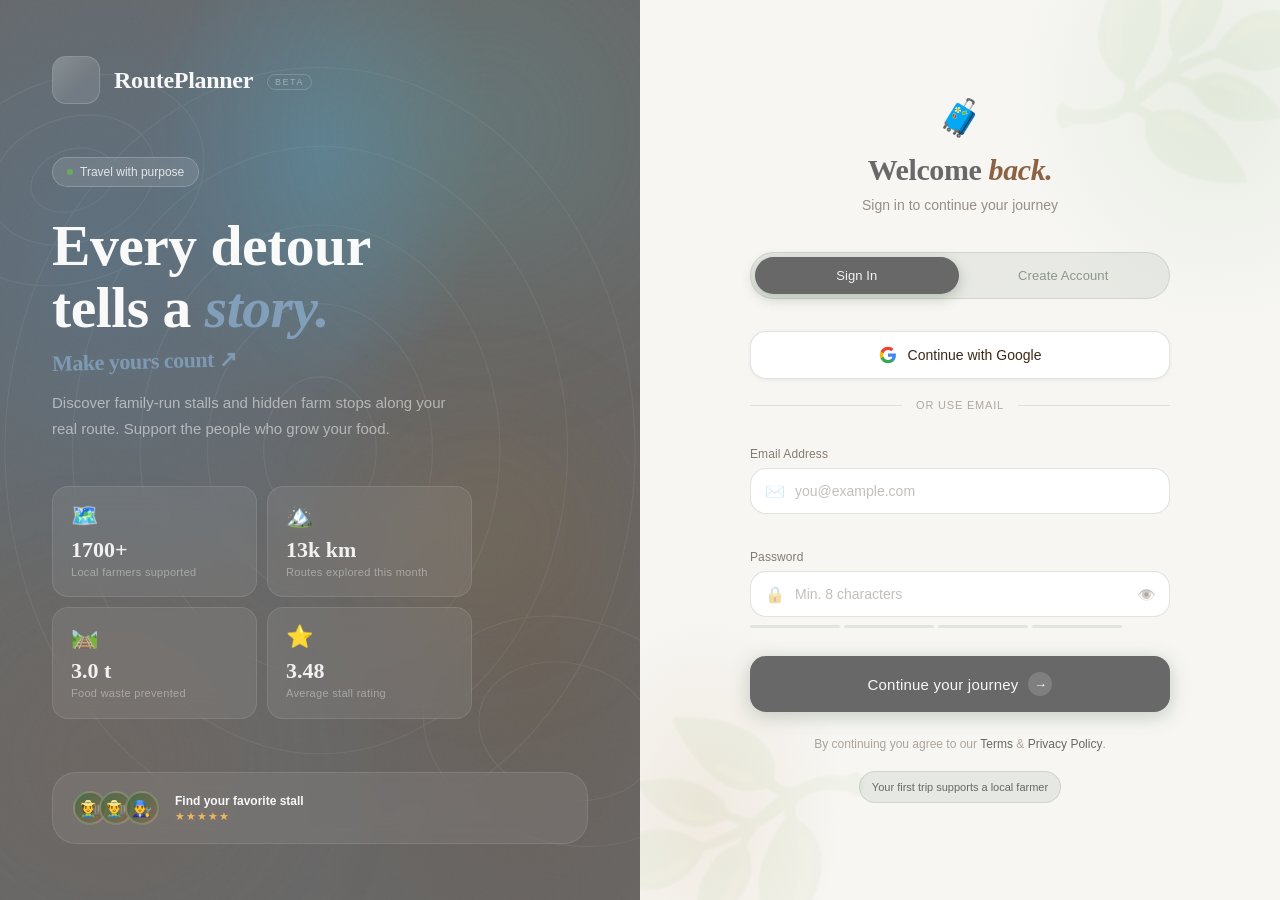
==== commit b6b7c3e9: ""Hook up login"" ====
--- a/public_html/login_page.html
+++ b/public_html/login_page.html
@@ -126,7 +126,7 @@
           </div>
           <div class="field-inner">
             <span class="fi-icon">🔒</span>
-            <input type="password" id="inp-pw" placeholder="Min. 8 characters" oninput="valPw()" onblur="valPw(true)" autocomplete="current-password">
+            <input type="password" id="inp-pw" placeholder="Min. 8 characters" oninput="validatePw()" onblur="validatePw(true)" autocomplete="current-password">
             <span class="fi-right" id="pw-eye" onclick="togglePw()">👁️</span>
           </div>
           <div class="pw-strength-row" id="pw-bars">
--- a/public_html/login_styles.css
+++ b/public_html/login_styles.css
@@ -81,9 +81,9 @@
   top: -5%;
   left: -5%;
   background:
-    radial-gradient(ellipse 80% 60% at 20% 30%, rgba(78,139,62,.35) 0%, transparent 60%),
+    radial-gradient(ellipse 80% 60% at 20% 30%, rgba(74, 127, 170, 0.35) 0%, transparent 60%),
     radial-gradient(ellipse 60% 80% at 80% 70%, rgba(107,74,46,.25) 0%, transparent 60%),
-    radial-gradient(ellipse 50% 50% at 50% 20%, rgba(212,168,67,.12) 0%, transparent 50%);
+    radial-gradient(ellipse 50% 50% at 50% 20%, rgba(90, 148, 172, 0.514) 0%, transparent 50%);
 }
 .story-bg svg { position: absolute; inset: 0; width: 100%; height: 100%; opacity: .06; }
 .story-grain {
@@ -93,7 +93,7 @@
   mix-blend-mode: overlay;
 }
 .blob { position: absolute; border-radius: 50%; filter: blur(70px); pointer-events: none; }
-.blob-1 { width: 520px; height: 420px; background: radial-gradient(circle, rgba(106,171,88,.28) 0%, transparent 65%); top: -80px; right: -100px; animation: blobDrift1 18s ease-in-out infinite alternate; }
+.blob-1 { width: 520px; height: 420px; background: radial-gradient(circle, rgba(91, 171, 173, 0.28) 0%, transparent 65%); top: -80px; right: -100px; animation: blobDrift1 18s ease-in-out infinite alternate; }
 .blob-2 { width: 380px; height: 480px; background: radial-gradient(circle, rgba(139,98,66,.22) 0%, transparent 65%); bottom: -100px; left: -80px; animation: blobDrift2 22s ease-in-out infinite alternate; }
 .blob-3 { width: 260px; height: 260px; background: radial-gradient(circle, rgba(212,168,67,.18) 0%, transparent 65%); top: 45%; left: 55%; animation: blobDrift1 14s ease-in-out infinite alternate-reverse; }
 @keyframes blobDrift1 { from { transform: translate(0,0) scale(1); } to { transform: translate(-30px,25px) scale(1.1); } }
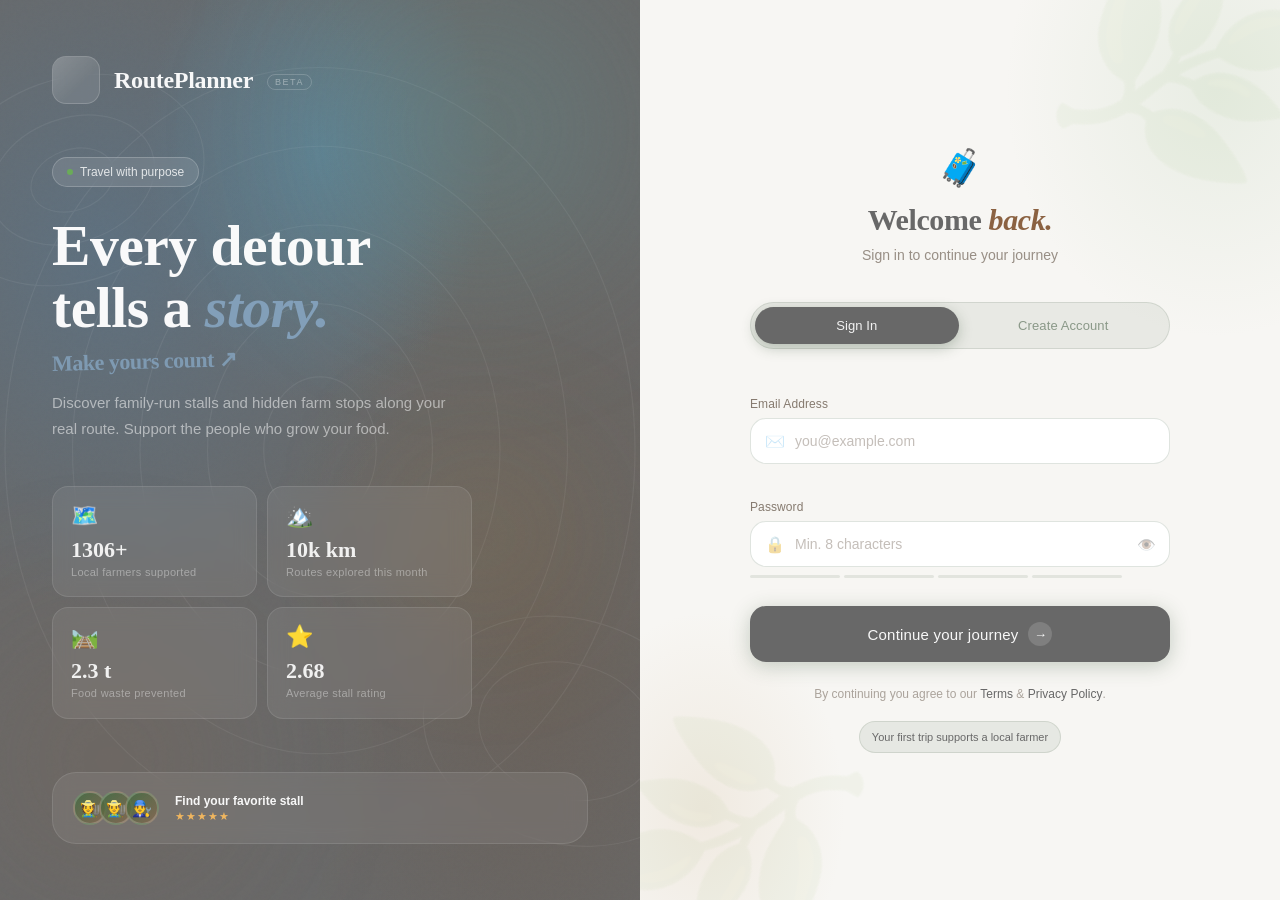
==== commit 29d9454d: "Removed google authentication" ====
--- a/public_html/login_page.html
+++ b/public_html/login_page.html
@@ -92,15 +92,6 @@
         <button class="tab-btn active" id="tab-in"  onclick="switchTab('in')">Sign In</button>
         <button class="tab-btn"        id="tab-up"  onclick="switchTab('up')">Create Account</button>
       </div>
-      <button class="btn-social" onclick="openGooglePopup()">
-        <span class="g-icon"></span>
-        Continue with Google
-      </button>
-      <div class="divider">
-        <div class="divider-line"></div>
-        <span>or use email</span>
-        <div class="divider-line"></div>
-      </div>
       <div class="fields">
         <div class="field-wrap hidden" id="wrap-name">
           <div class="field-label"><span>Your Name</span></div>
@@ -153,69 +144,8 @@
 
 </div>
 
-<!-- ══════════════════════════════════════════════
-     GOOGLE OAUTH POPUP
-══════════════════════════════════════════════ -->
-<div class="oauth-backdrop" id="oauthBackdrop" onclick="handleBackdropClick(event)">
-  <div class="oauth-popup" id="oauthPopup">
-
-    <!-- "Signing in" overlay (shown after picking an account) -->
-    <div class="oauth-signing-in" id="signingInOverlay">
-      <div class="oauth-signing-spinner"></div>
-      <div class="oauth-signing-text" id="signingInText">Signing in…</div>
-    </div>
-
-    <!-- Header -->
-    <div class="oauth-header">
-      <!-- Google SVG logo -->
-      <svg class="google-logo" viewBox="0 0 74 24" xmlns="http://www.w3.org/2000/svg">
-        <path d="M9.24 8.19v2.46h5.88c-.18 1.38-.64 2.39-1.34 3.1-.86.86-2.2 1.8-4.54 1.8-3.62 0-6.45-2.92-6.45-6.54s2.83-6.54 6.45-6.54c1.95 0 3.38.77 4.43 1.76L15.4 2.5C13.64.85 11.28 0 9.24 0 4.28 0 .11 4.04.11 9s4.17 9 9.13 9c2.68 0 4.7-.88 6.28-2.52 1.62-1.62 2.13-3.91 2.13-5.75 0-.57-.04-1.1-.13-1.54H9.24z" fill="#4285F4"/>
-        <path d="M25 6.19c-3.21 0-5.83 2.44-5.83 5.81 0 3.34 2.62 5.81 5.83 5.81s5.83-2.46 5.83-5.81c0-3.37-2.62-5.81-5.83-5.81zm0 9.33c-1.76 0-3.28-1.45-3.28-3.52 0-2.09 1.52-3.52 3.28-3.52s3.28 1.43 3.28 3.52c0 2.07-1.52 3.52-3.28 3.52z" fill="#EA4335"/>
-        <path d="M53.58 7.49h-.09c-.57-.68-1.67-1.3-3.06-1.3C47.53 6.19 45 8.72 45 12c0 3.26 2.53 5.81 5.43 5.81 1.39 0 2.49-.62 3.06-1.32h.09v.83c0 2.22-1.19 3.41-3.1 3.41-1.56 0-2.53-1.11-2.93-2.05l-2.22.92c.64 1.54 2.33 3.41 5.15 3.41 2.99 0 5.52-1.76 5.52-6.05V6.49h-2.42v1zm-2.93 8.03c-1.76 0-3.1-1.5-3.1-3.52 0-2.05 1.34-3.52 3.1-3.52 1.74 0 3.1 1.5 3.1 3.54.01 2.03-1.36 3.5-3.1 3.5z" fill="#4285F4"/>
-        <path d="M38 6.19c-3.21 0-5.83 2.44-5.83 5.81 0 3.34 2.62 5.81 5.83 5.81s5.83-2.46 5.83-5.81c0-3.37-2.62-5.81-5.83-5.81zm0 9.33c-1.76 0-3.28-1.45-3.28-3.52 0-2.09 1.52-3.52 3.28-3.52s3.28 1.43 3.28 3.52c0 2.07-1.52 3.52-3.28 3.52z" fill="#FBBC05"/>
-        <path d="M58 .24h2.51v17.57H58z" fill="#34A853"/>
-        <path d="M68.26 15.52c-1.3 0-2.22-.59-2.82-1.76l7.77-3.21-.26-.66c-.48-1.3-1.96-3.7-4.97-3.7-2.99 0-5.48 2.35-5.48 5.81 0 3.26 2.46 5.81 5.76 5.81 2.66 0 4.2-1.63 4.84-2.57l-1.98-1.32c-.66.96-1.56 1.6-2.86 1.6zm-.18-7.15c1.03 0 1.91.53 2.2 1.28l-5.25 2.17c0-2.44 1.73-3.45 3.05-3.45z" fill="#EA4335"/>
-      </svg>
-
-      <div class="oauth-title">Sign in with Google</div>
-      <div class="oauth-subtitle">to continue to</div>
-
-      <div class="oauth-app-info">
-        <div class="oauth-app-icon">🧳</div>
-        <div>
-          <div class="oauth-app-name">RoutePlanner</div>
-          <div class="oauth-app-domain">routeplanner.app</div>
-        </div>
-      </div>
-
-      <div class="oauth-divider"></div>
-    </div>
-
-    <!-- Account list -->
-    <div class="oauth-accounts" id="oauthAccountList">
-      <!-- injected by JS -->
-    </div>
-
-    <!-- Add account -->
-    <div class="oauth-add-row" onclick="addAccount()">
-      <div class="oauth-add-icon">＋</div>
-      <div class="oauth-add-label">Use another account</div>
-    </div>
-
-    <!-- Footer -->
-    <div class="oauth-footer">
-      <div class="oauth-footer-links">
-        <a href="#">Privacy Policy</a>
-        <a href="#">Terms of Service</a>
-      </div>
-      <button class="oauth-close-btn" onclick="closeGooglePopup()">Cancel</button>
-    </div>
-
-  </div>
-</div>
-
 <div id="toast"></div>
 
 <script src="login_script.js"></script>
 </body>
-</html>+</html>
--- a/public_html/login_styles.css
+++ b/public_html/login_styles.css
@@ -152,13 +152,6 @@
 .tabs-wrap { background: rgba(45,74,45,.07); border: 1px solid rgba(45,74,45,.12); border-radius: var(--r-full); padding: 4px; display: flex; margin-bottom: 32px; gap: 3px; animation: fadeUp .7s var(--smooth) .08s both; }
 .tab-btn { flex: 1; padding: 11px 16px; border-radius: var(--r-full); font-size: 13px; font-weight: 500; color: rgba(45,74,45,.5); transition: background .28s, color .28s, box-shadow .28s; letter-spacing: .1px; }
 .tab-btn.active { background: var(--moss); color: rgba(255,255,255,.92); box-shadow: 0 4px 14px rgba(45,74,45,.28); }
-.btn-social { width: 100%; display: flex; align-items: center; justify-content: center; gap: 11px; padding: 14px; background: white; border: 1.5px solid rgba(45,74,45,.14); border-radius: var(--r-md); font-size: 14px; font-weight: 500; color: var(--soil); transition: background .22s, border-color .22s, transform .22s var(--spring), box-shadow .22s; margin-bottom: 10px; animation: fadeUp .7s var(--smooth) .14s both; box-shadow: 0 1px 4px rgba(0,0,0,.06); }
-.btn-social:hover { background: #fafafa; border-color: rgba(45,74,45,.28); transform: translateY(-2px); box-shadow: 0 6px 20px rgba(0,0,0,.08); }
-.btn-social:active { transform: scale(.98) translateY(0); }
-.g-icon { width: 18px; height: 18px; background: url("data:image/svg+xml,%3Csvg xmlns='http://www.w3.org/2000/svg' viewBox='0 0 24 24'%3E%3Cpath fill='%234285F4' d='M22.56 12.25c0-.78-.07-1.53-.2-2.25H12v4.26h5.92c-.26 1.37-1.04 2.53-2.21 3.31v2.77h3.57c2.08-1.92 3.28-4.74 3.28-8.09z'/%3E%3Cpath fill='%2334A853' d='M12 23c2.97 0 5.46-.98 7.28-2.66l-3.57-2.77c-.98.66-2.23 1.06-3.71 1.06-2.86 0-5.29-1.93-6.16-4.53H2.18v2.84C3.99 20.53 7.7 23 12 23z'/%3E%3Cpath fill='%23FBBC05' d='M5.84 14.09c-.22-.66-.35-1.36-.35-2.09s.13-1.43.35-2.09V7.07H2.18C1.43 8.55 1 10.22 1 12s.43 3.45 1.18 4.93l2.85-2.22.81-.62z'/%3E%3Cpath fill='%23EA4335' d='M12 5.38c1.62 0 3.06.56 4.21 1.64l3.15-3.15C17.45 2.09 14.97 1 12 1 7.7 1 3.99 3.47 2.18 7.07l3.66 2.84c.87-2.6 3.3-4.53 6.16-4.53z'/%3E%3C/svg%3E") center/contain no-repeat; flex-shrink: 0; }
-.divider { display: flex; align-items: center; gap: 14px; margin: 20px 0; animation: fadeUp .7s var(--smooth) .18s both; }
-.divider-line { flex: 1; height: 1px; background: rgba(45,74,45,.12); }
-.divider span { font-size: 11px; font-weight: 400; color: rgba(58,40,24,.38); letter-spacing: .8px; text-transform: uppercase; white-space: nowrap; }
 .fields { display: flex; flex-direction: column; gap: 16px; animation: fadeUp .7s var(--smooth) .22s both; }
 .field-wrap { overflow: hidden; transition: max-height .4s var(--smooth), opacity .3s; max-height: 100px; }
 .field-wrap.hidden { max-height: 0; opacity: 0; }
@@ -515,5 +508,4 @@
 @media (max-width: 480px) {
   .form-panel { padding: 40px 20px; }
   .form-wrap { max-width: 100%; }
-  .oauth-popup { border-radius: 20px; }
-}
+}
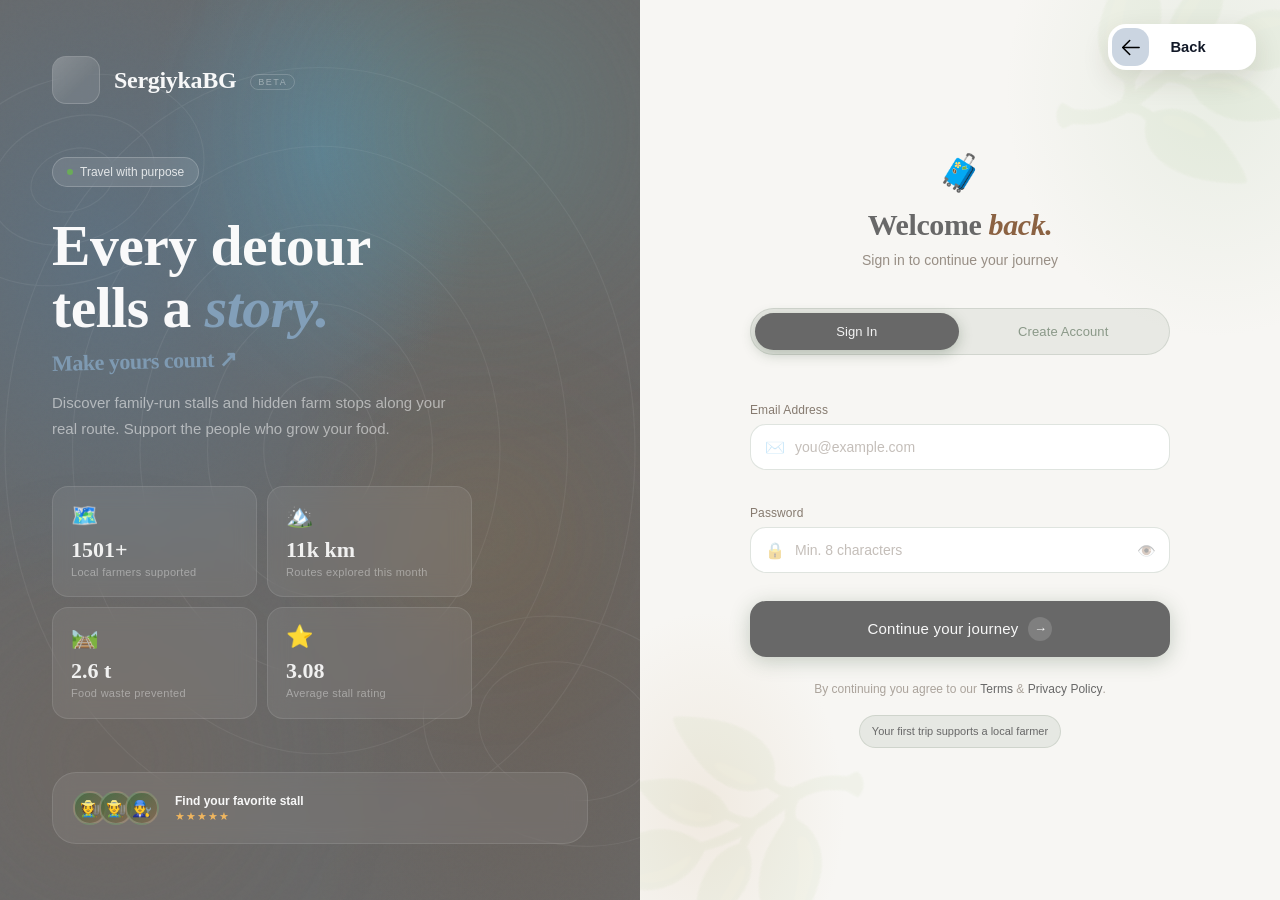
==== commit d9193601: ""UI polish"" ====
--- a/public_html/login_page.html
+++ b/public_html/login_page.html
@@ -41,7 +41,7 @@
     <div class="brand">
       <div class="brand-mark"></div>
       <div>
-        <div class="brand-name">RoutePlanner</div>
+        <div class="brand-name">SergiykaBG</div>
       </div>
       <div class="brand-beta">Beta</div>
     </div>
@@ -80,6 +80,27 @@
 
   <!-- RIGHT -->
   <div class="form-panel">
+    <a class="back-home-btn" href="index.html" aria-label="Go back to the main page">
+      <span class="back-home-btn__icon">
+        <svg
+          xmlns="http://www.w3.org/2000/svg"
+          viewBox="0 0 1024 1024"
+          height="25"
+          width="25"
+          aria-hidden="true"
+        >
+          <path
+            d="M224 480h640a32 32 0 1 1 0 64H224a32 32 0 0 1 0-64z"
+            fill="#000000"
+          ></path>
+          <path
+            d="m237.248 512 265.408 265.344a32 32 0 0 1-45.312 45.312l-288-288a32 32 0 0 1 0-45.312l288-288a32 32 0 1 1 45.312 45.312L237.248 512z"
+            fill="#000000"
+          ></path>
+        </svg>
+      </span>
+      <span class="back-home-btn__label">Back</span>
+    </a>
     <div class="deco-leaf deco-leaf-tr">🌿</div>
     <div class="deco-leaf deco-leaf-bl">🌿</div>
     <div class="form-wrap">
@@ -120,7 +141,7 @@
             <input type="password" id="inp-pw" placeholder="Min. 8 characters" oninput="validatePw()" onblur="validatePw(true)" autocomplete="current-password">
             <span class="fi-right" id="pw-eye" onclick="togglePw()">👁️</span>
           </div>
-          <div class="pw-strength-row" id="pw-bars">
+          <div class="pw-strength-row hidden" id="pw-bars">
             <div class="pw-bar" id="pb1"></div>
             <div class="pw-bar" id="pb2"></div>
             <div class="pw-bar" id="pb3"></div>
@@ -149,3 +170,5 @@
 <script src="login_script.js"></script>
 </body>
 </html>
+
+
--- a/public_html/login_styles.css
+++ b/public_html/login_styles.css
@@ -140,6 +140,53 @@
 ══════════════════════════════════════════════ */
 .form-panel { display: flex; flex-direction: column; align-items: center; justify-content: center; padding: 52px 48px; background: var(--cream); position: relative; overflow: hidden; min-height: 100dvh; }
 .form-panel::before { content: ''; position: absolute; inset: 0; background: radial-gradient(ellipse 60% 50% at 90% 10%, rgba(168,197,160,.18) 0%, transparent 55%), radial-gradient(ellipse 40% 40% at 10% 90%, rgba(212,184,150,.2) 0%, transparent 55%); pointer-events: none; }
+.back-home-btn {
+  position: absolute;
+  top: 24px;
+  right: 24px;
+  width: 148px;
+  height: 46px;
+  border-radius: 18px;
+  background: #fff;
+  color: #111827;
+  display: flex;
+  align-items: center;
+  justify-content: center;
+  font-size: 0.92rem;
+  font-weight: 600;
+  text-decoration: none;
+  box-shadow: 0 10px 28px rgba(58, 40, 24, 0.12);
+  overflow: hidden;
+  z-index: 2;
+}
+.back-home-btn__icon {
+  position: absolute;
+  left: 4px;
+  top: 4px;
+  width: 25%;
+  height: calc(100% - 8px);
+  border-radius: 14px;
+  background: #cbd5e1;
+  display: flex;
+  align-items: center;
+  justify-content: center;
+  transition: width .5s var(--smooth);
+  z-index: 1;
+}
+.back-home-btn__icon svg {
+  transition: opacity .2s ease;
+}
+.back-home-btn:hover .back-home-btn__icon {
+  width: calc(100% - 8px);
+}
+.back-home-btn:hover .back-home-btn__icon svg {
+  opacity: 0;
+}
+.back-home-btn__label {
+  position: relative;
+  z-index: 2;
+  transform: translateX(6px);
+}
 .deco-leaf { position: absolute; font-size: 200px; opacity: .04; pointer-events: none; line-height: 1; user-select: none; }
 .deco-leaf-tr { top: -30px; right: -30px; transform: rotate(30deg); }
 .deco-leaf-bl { bottom: -30px; left: -30px; transform: rotate(-150deg); }
@@ -173,6 +220,7 @@
 .hint-ok  { color: var(--leaf); }
 .hint-err { color: #C0392B; }
 .pw-strength-row { margin-top: 8px; display: flex; gap: 4px; align-items: center; }
+.pw-strength-row.hidden { display: none; }
 .pw-bar { flex: 1; height: 3px; border-radius: 2px; background: rgba(45,74,45,.1); transition: background .3s; }
 .pw-bar.s-weak   { background: #E05A5A; }
 .pw-bar.s-fair   { background: #D4A843; }
@@ -504,8 +552,16 @@
   .page { grid-template-columns: 1fr; }
   .story-panel { display: none; }
   .form-panel { padding: 40px 28px; justify-content: flex-start; padding-top: 60px; }
+  .back-home-btn { top: 18px; right: 18px; }
 }
 @media (max-width: 480px) {
   .form-panel { padding: 40px 20px; }
   .form-wrap { max-width: 100%; }
-}
+  .back-home-btn {
+    width: 136px;
+    height: 44px;
+    top: 14px;
+    right: 14px;
+    font-size: .88rem;
+  }
+}
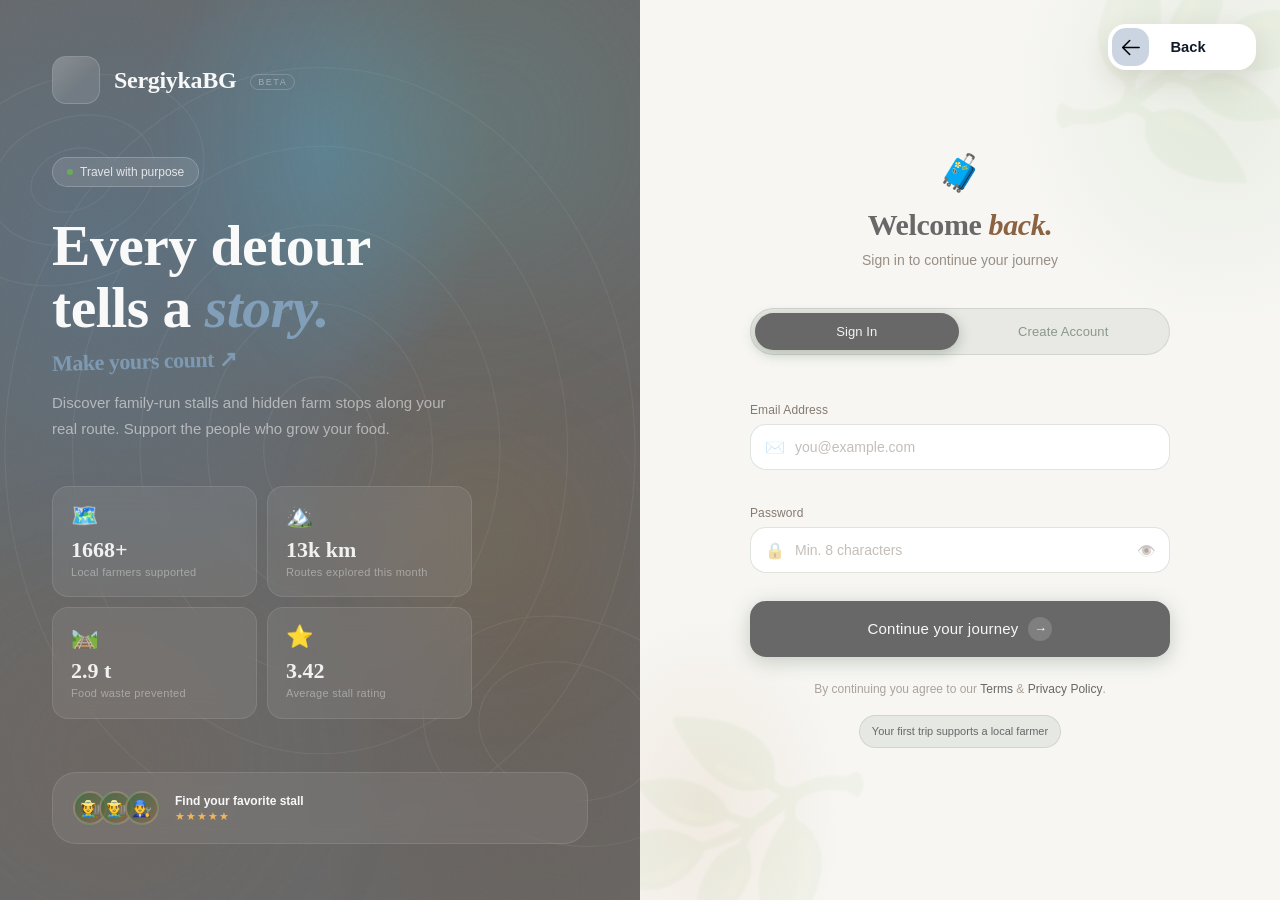
==== commit 7c88f9d3: ""Review page modifications"" ====
--- a/public_html/login_page.html
+++ b/public_html/login_page.html
@@ -169,6 +169,4 @@
 
 <script src="login_script.js"></script>
 </body>
-</html>
-
-
+</html>
